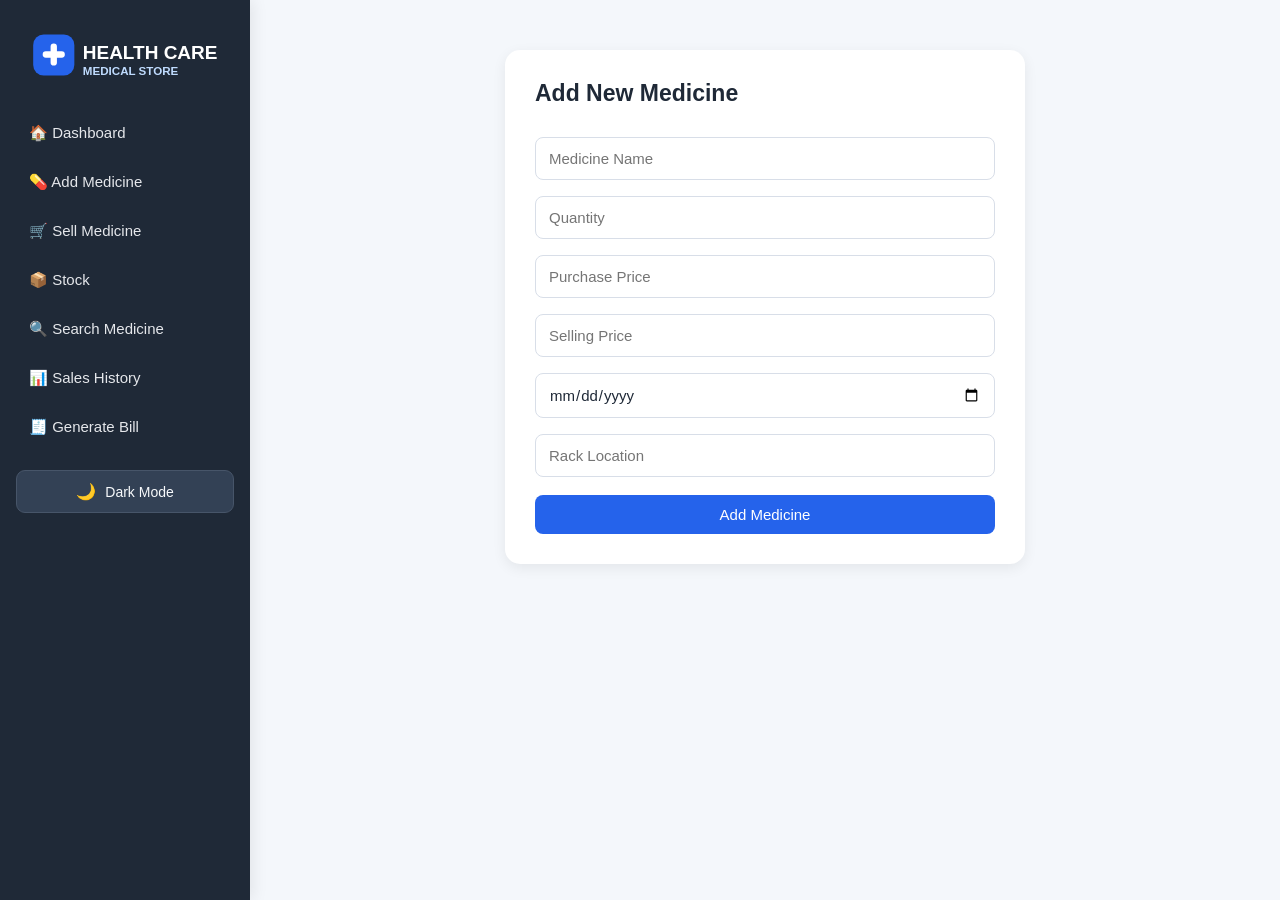
==== add-medicine.html @ 1f39d296 "initial commit" ====
<!DOCTYPE html>
<html lang="en">
<head>
<meta charset="UTF-8">
<title>Add Medicine</title>
<link rel="stylesheet" href="style.css">
</head>

<body>
<div class="sidebar">
    <div class="brand-logo"><img src="assets/logo.svg" alt="Health Care Medical Store"></div>
    <ul>
        <li><a href="index.html">🏠 Dashboard</a></li>
        <li><a href="add-medicine.html">💊 Add Medicine</a></li>
        <li><a href="sell-medicine.html">🛒 Sell Medicine</a></li>
        <li><a href="stock.html">📦 Stock</a></li>
        <li><a href="search-medicine.html">🔍 Search Medicine</a></li>
        <li><a href="sales-history.html">📊 Sales History</a></li>
        <li><a href="bill.html">🧾 Generate Bill</a></li>
    </ul>
    <button class="theme-toggle" id="themeToggle" type="button" aria-label="Toggle dark mode"><span class="theme-icon">🌙</span><span>Dark Mode</span></button>
</div>
<div class="page-content">
<div class="form-container">

<h2>Add New Medicine</h2>

<form id="medicineForm">

<input type="text" id="name" placeholder="Medicine Name">

<input type="number" id="quantity" placeholder="Quantity">

<input type="number" id="purchasePrice" placeholder="Purchase Price">

<input type="number" id="sellingPrice" placeholder="Selling Price">

<input type="date" id="expiryDate">

<input type="text" id="location" placeholder="Rack Location">

<button type="submit">
Add Medicine
</button>

</form>

</div>

<script src="script.js"></script>
</div>
<script src="theme.js"></script>
</body>
</html>
---- style.css ----
* {
    margin: 0;
    padding: 0;
    box-sizing: border-box;
    font-family: 'Segoe UI', Arial, sans-serif;
}

:root {
    --bg: #f4f7fb;
    --surface: #ffffff;
    --text: #1f2937;
    --muted: #64748b;
    --border: #e1e5eb;
    --input: #ffffff;
    --row: #f8fafc;
    --primary: #2563eb;
    --primary-dark: #1d4ed8;
    --shadow: rgba(0, 0, 0, 0.07);
}

body {
    min-height: 100vh;
    background: var(--bg);
    color: var(--text);
}


.sidebar {
    position: fixed;
    top: 0;
    left: 0;
    z-index: 1000;
    width: 250px;
    height: 100vh;
    padding: 22px 16px;
    background: #1f2937;
    box-shadow: 3px 0 15px rgba(0, 0, 0, 0.08);
}

.brand-logo {
    display: flex;
    align-items: center;
    justify-content: center;
    margin-bottom: 24px;
    padding: 4px 0;
}

.brand-logo img {
    display: block;
    width: 190px;
    max-width: 100%;
    height: auto;
}

.sidebar ul {
    margin: 0;
    padding: 0;
    list-style: none;
}

.sidebar ul li {
    margin: 7px 0;
}

.sidebar ul li a {
    display: flex;
    align-items: center;
    gap: 10px;
    padding: 12px 13px;
    border-radius: 8px;
    color: #e5e7eb;
    text-decoration: none;
    font-size: 15px;
    transition: 0.25s ease;
}

.sidebar ul li a:hover,
.sidebar ul li a.active {
    background: var(--primary);
    color: #ffffff;
    transform: translateX(2px);
}

.sidebar i {
    width: 20px;
    text-align: center;
}

.theme-toggle {
    display: flex;
    align-items: center;
    justify-content: center;
    gap: 9px;
    width: 100%;
    margin-top: 22px;
    padding: 11px 13px;
    border: 1px solid #475569;
    border-radius: 9px;
    background: #334155;
    color: #f8fafc;
    cursor: pointer;
    font-size: 14px;
    transition: 0.2s ease;
}

.theme-toggle:hover {
    background: #475569;
    transform: none;
}

.theme-icon {
    font-size: 16px;
}


.main-content,
.page-content {
    min-height: 100vh;
    margin-left: 250px;
    padding: 30px;
}

.topbar {
    margin-bottom: 25px;
    padding: 22px 25px;
    border-radius: 14px;
    background: var(--surface);
    box-shadow: 0 4px 14px var(--shadow);
}

.topbar h1 {
    font-size: 27px;
}



.cards {
    display: grid;
    grid-template-columns: repeat(4, minmax(0, 1fr));
    gap: 20px;
}

.card {
    padding: 24px;
    border-left: 5px solid var(--primary);
    border-radius: 14px;
    background: var(--surface);
    box-shadow: 0 4px 14px var(--shadow);
}

.card:nth-child(2) {
    border-left-color: #16a34a;
}

.card:nth-child(3) {
    border-left-color: #dc2626;
}

.card:nth-child(4) {
    border-left-color: #f59e0b;
}

.card h3 {
    margin-bottom: 10px;
    color: #555555;
    font-size: 16px;
}

.card p {
    color: var(--primary);
    font-size: 32px;
    font-weight: 700;
}

.alert-box {
    margin: 25px 0 30px;
    padding: 22px;
    border-radius: 14px;
    background: var(--surface);
    box-shadow: 0 4px 14px var(--shadow);
}

.alert-box h2 {
    margin-bottom: 15px;
    font-size: 20px;
}

.alert-box ul {
    padding-left: 20px;
}

.alert-box li {
    padding: 7px 0;
}



.form-container {
    width: min(520px, 100%);
    margin: 20px auto;
    padding: 30px;
    border-radius: 15px;
    background: var(--surface);
    box-shadow: 0 4px 14px var(--shadow);
}

.form-container h2 {
    margin-bottom: 22px;
    font-size: 23px;
}

.form-container input,
.form-container select {
    width: 100%;
    margin: 8px 0;
    padding: 12px 13px;
    border: 1px solid #d8dee8;
    border-radius: 8px;
    outline: none;
    background: var(--input);
    color: var(--text);
    font-size: 15px;
}

.form-container input:focus,
.form-container select:focus {
    border-color: var(--primary);
    box-shadow: 0 0 0 3px rgba(37, 99, 235, 0.1);
}

.form-container button,
button {
    padding: 11px 16px;
    border: 0;
    border-radius: 8px;
    background: var(--primary);
    color: #ffffff;
    cursor: pointer;
    font-size: 15px;
    transition: 0.2s ease;
}

.form-container button {
    width: 100%;
    margin-top: 10px;
}

.form-container button:hover,
button:hover {
    background: var(--primary-dark);
}



.table-container {
    overflow-x: auto;
    padding: 25px;
    border-radius: 15px;
    background: var(--surface);
    box-shadow: 0 4px 14px var(--shadow);
}

.table-container h2 {
    margin-bottom: 20px;
}

table {
    width: 100%;
    min-width: 600px;
    border-collapse: collapse;
    background: var(--surface);
}

table th,
table td {
    padding: 13px 12px;
    border: 1px solid var(--border);
    text-align: center;
}

table th {
    background: var(--primary);
    color: #ffffff;
    font-weight: 600;
}

table tr:nth-child(even) {
    background: var(--row);
}


#result,
#billOutput,
#message {
    margin-top: 18px;
}

.bill-form {
    width: min(700px, 100%);
}

.bill {
    margin-top: 20px;
    padding: 30px;
    border-radius: 10px;
    background: #ffffff;
    box-shadow: 0 2px 10px rgba(0, 0, 0, 0.1);
}

.bill-header {
    text-align: center;
}

.bill-logo {
    display: block;
    width: 150px;
    height: auto;
    margin: 0 auto 8px;
}

.bill-header h2 {
    margin-bottom: 4px;
    color: var(--primary);
    font-size: 24px;
}

.bill-header p {
    color: var(--muted);
    font-weight: 600;
}

.bill-info {
    display: flex;
    justify-content: space-between;
    gap: 20px;
    margin: 18px 0;
}

.bill-table {
    width: 100%;
    min-width: 0;
    margin-top: 15px;
}

.bill-table th,
.bill-table td {
    padding: 10px;
    border: 1px solid #dddddd;
}

.bill-total {
    margin-top: 18px;
    text-align: right;
}

.bill-actions {
    display: flex;
    gap: 10px;
    margin-top: 20px;
}

.bill-actions button {
    flex: 1;
}


body.dark-mode {
    --bg: #0f172a;
    --surface: #1e293b;
    --text: #e5e7eb;
    --muted: #94a3b8;
    --border: #334155;
    --input: #0f172a;
    --row: #172033;
    --shadow: rgba(0, 0, 0, 0.28);
    background: var(--bg);
    color: var(--text);
}

body.dark-mode .topbar,
body.dark-mode .card,
body.dark-mode .alert-box,
body.dark-mode .form-container,
body.dark-mode .table-container,
body.dark-mode .bill {
    background: var(--surface);
    color: var(--text);
    box-shadow: 0 4px 14px var(--shadow);
}

body.dark-mode .card h3,
body.dark-mode .bill-header p {
    color: var(--muted);
}

body.dark-mode .form-container input,
body.dark-mode .form-container select {
    border-color: var(--border);
    background: var(--input);
    color: var(--text);
}

body.dark-mode table {
    background: var(--surface);
    color: var(--text);
}

body.dark-mode table th,
body.dark-mode table td {
    border-color: var(--border);
}

body.dark-mode table tr:nth-child(even) {
    background: var(--row);
}

body.dark-mode .bill-table th,
body.dark-mode .bill-table td {
    border-color: var(--border);
}

body.dark-mode .bill-header h2 {
    color: #60a5fa;
}

body.dark-mode .sidebar {
    background: #020617;
}


@media (max-width: 900px) {
    .cards {
        grid-template-columns: repeat(2, minmax(0, 1fr));
    }
}

@media (max-width: 768px) {
    .sidebar {
        position: relative;
        width: 100%;
        height: auto;
        padding: 15px;
        box-shadow: none;
    }

    .sidebar h2 {
        margin: 0 0 14px 5px;
    }

    .sidebar ul {
        display: flex;
        flex-wrap: wrap;
        gap: 6px;
    }

    .sidebar ul li {
        margin: 0;
    }

    .sidebar ul li a {
        padding: 9px 11px;
        font-size: 14px;
    }

    .main-content,
    .page-content {
        margin-left: 0;
        padding: 20px;
    }

    .topbar h1 {
        font-size: 22px;
    }

    .cards {
        grid-template-columns: 1fr;
    }

    .alert-box {
        margin: 0 0 20px;
    }

    .form-container {
        width: 100%;
        margin: 0 auto;
        padding: 22px;
    }

    .table-container {
        padding: 18px;
    }

    .bill-info {
        flex-direction: column;
        gap: 8px;
    }
}


@media print {
    @page {
        size: A4;
        margin: 15mm;
    }

    body {
        margin: 0 !important;
        background: #ffffff !important;
        color: #000000 !important;
    }

    body.dark-mode {
        background: #ffffff !important;
        color: #000000 !important;
    }

    .sidebar,
    .topbar,
    .theme-toggle,
    .bill-form > h2,
    .bill-form > input,
    .bill-form > button,
    .bill-actions,
    .no-print {
        display: none !important;
    }

    .main-content,
    .page-content {
        margin: 0 !important;
        padding: 0 !important;
    }

    .form-container,
    .bill-form {
        width: 100% !important;
        max-width: none !important;
        margin: 0 !important;
        padding: 0 !important;
        border: none !important;
        box-shadow: none !important;
    }

    #billOutput {
        display: block !important;
        margin: 0 !important;
    }

    .bill {
        display: block !important;
        width: 100% !important;
        max-width: 100% !important;
        margin: 0 !important;
        padding: 10px !important;
        border: none !important;
        box-shadow: none !important;
        background: #ffffff !important;
        color: #000000 !important;
    }

    .bill-table {
        width: 100% !important;
    }

    .bill-table th {
        background: #eeeeee !important;
        color: #000000 !important;
    }
}
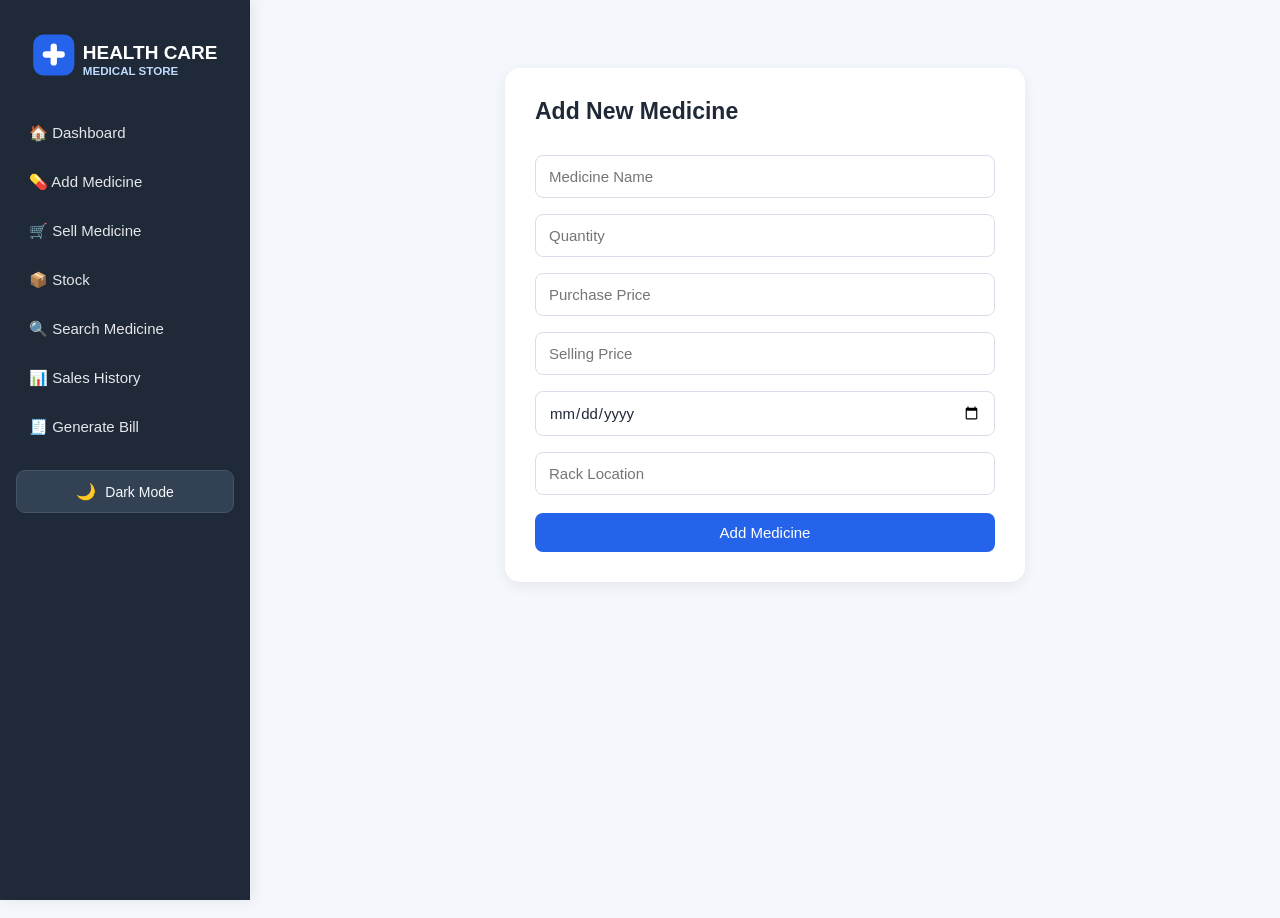
==== commit dc9385fc: "updated file" ====
--- a/add-medicine.html
+++ b/add-medicine.html
@@ -1,3 +1,5 @@
+tuytuy
+
 <!DOCTYPE html>
 <html lang="en">
 <head>
@@ -51,4 +53,4 @@
 </div>
 <script src="theme.js"></script>
 </body>
-</html>+</html>
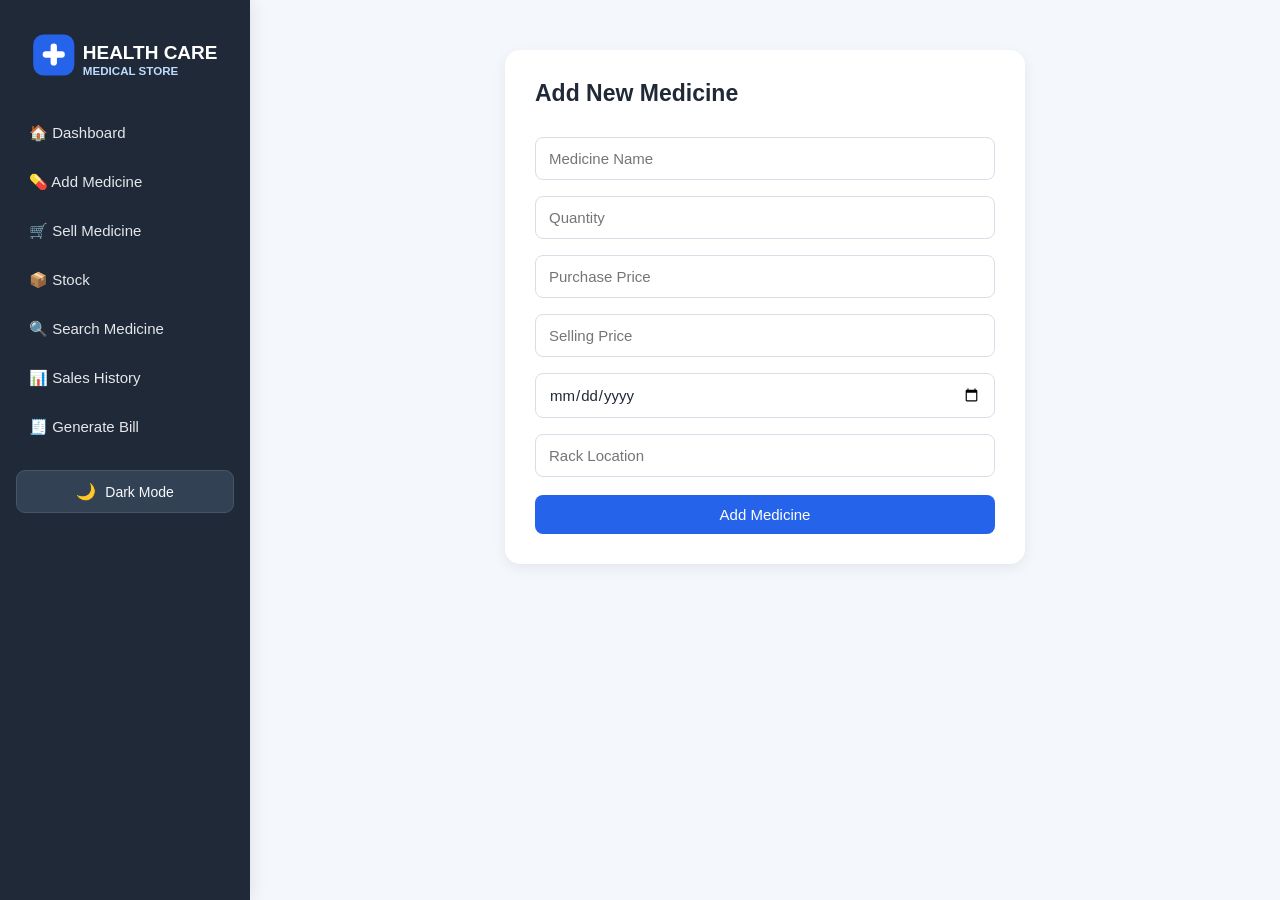
==== commit 870ffd43: "updated file Removed unnecessary text from the HTML file." ====
--- a/add-medicine.html
+++ b/add-medicine.html
@@ -1,5 +1,3 @@
-tuytuy
-
 <!DOCTYPE html>
 <html lang="en">
 <head>
